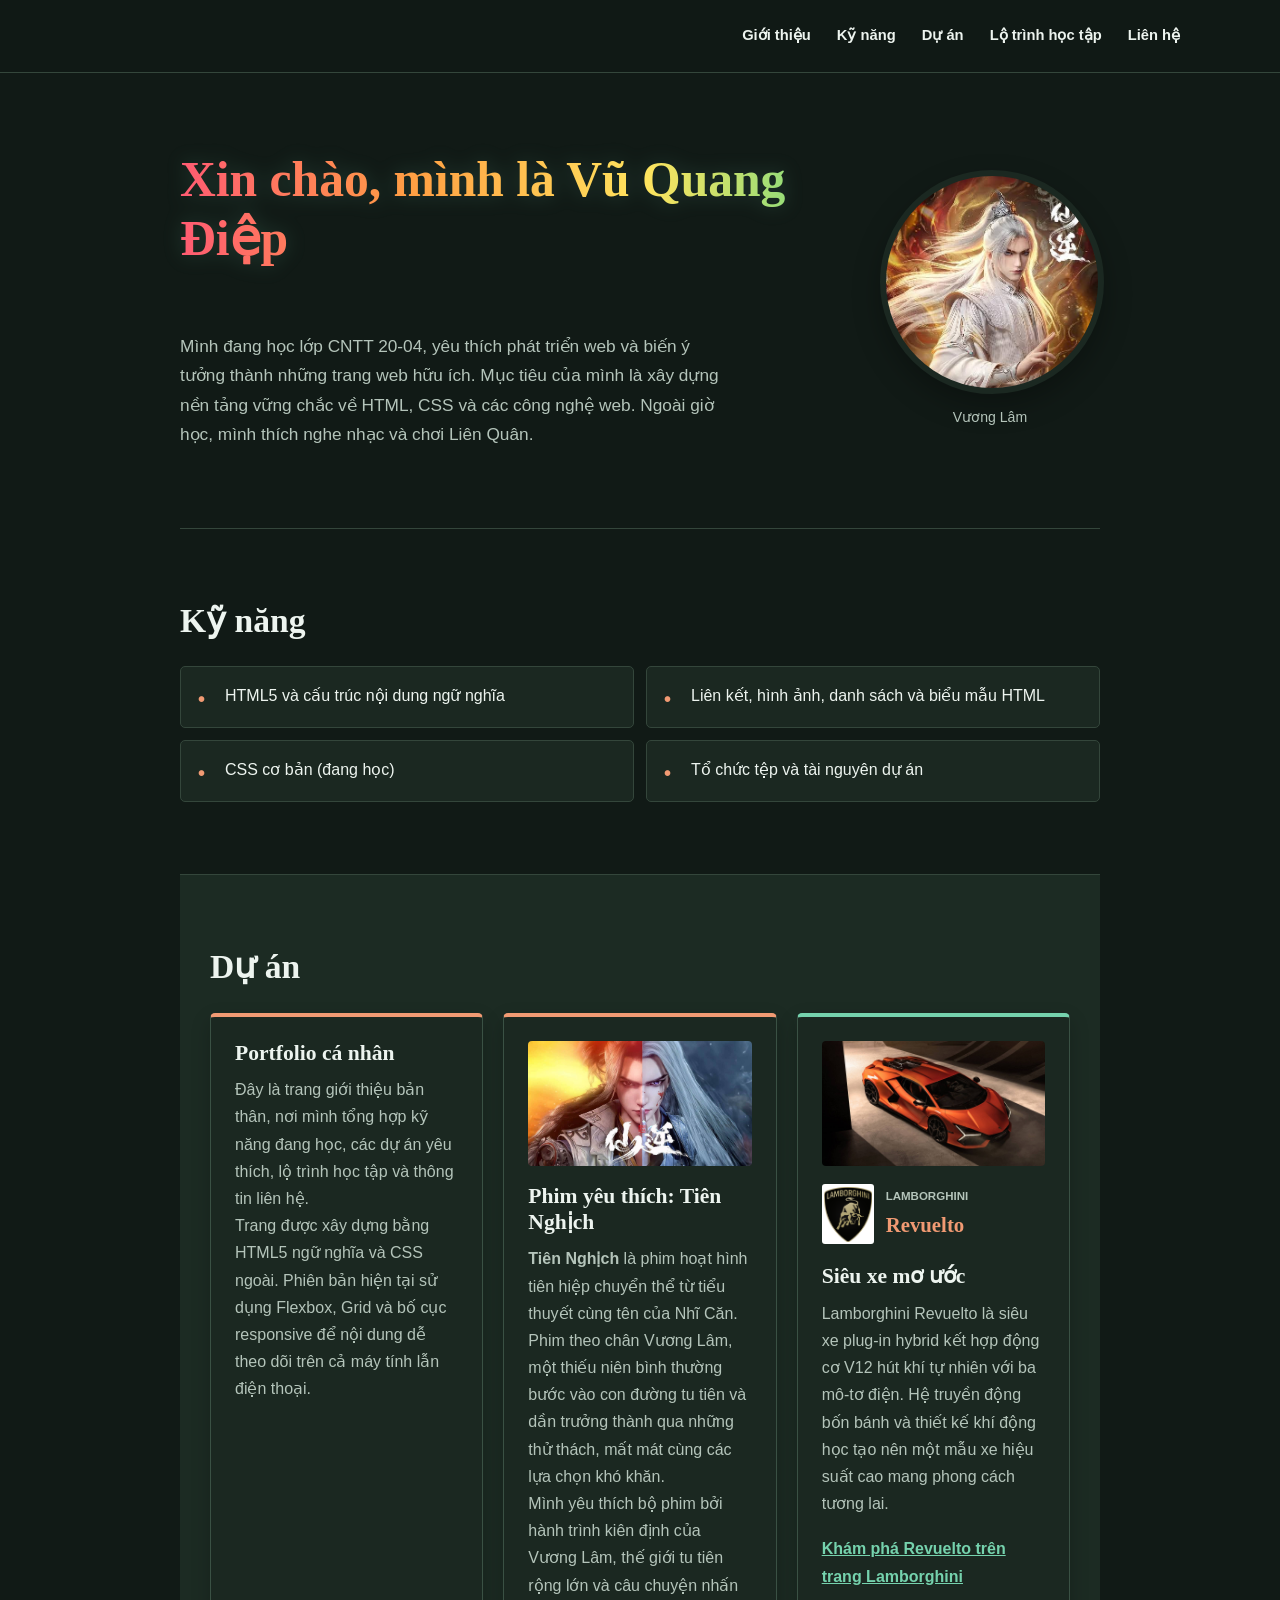
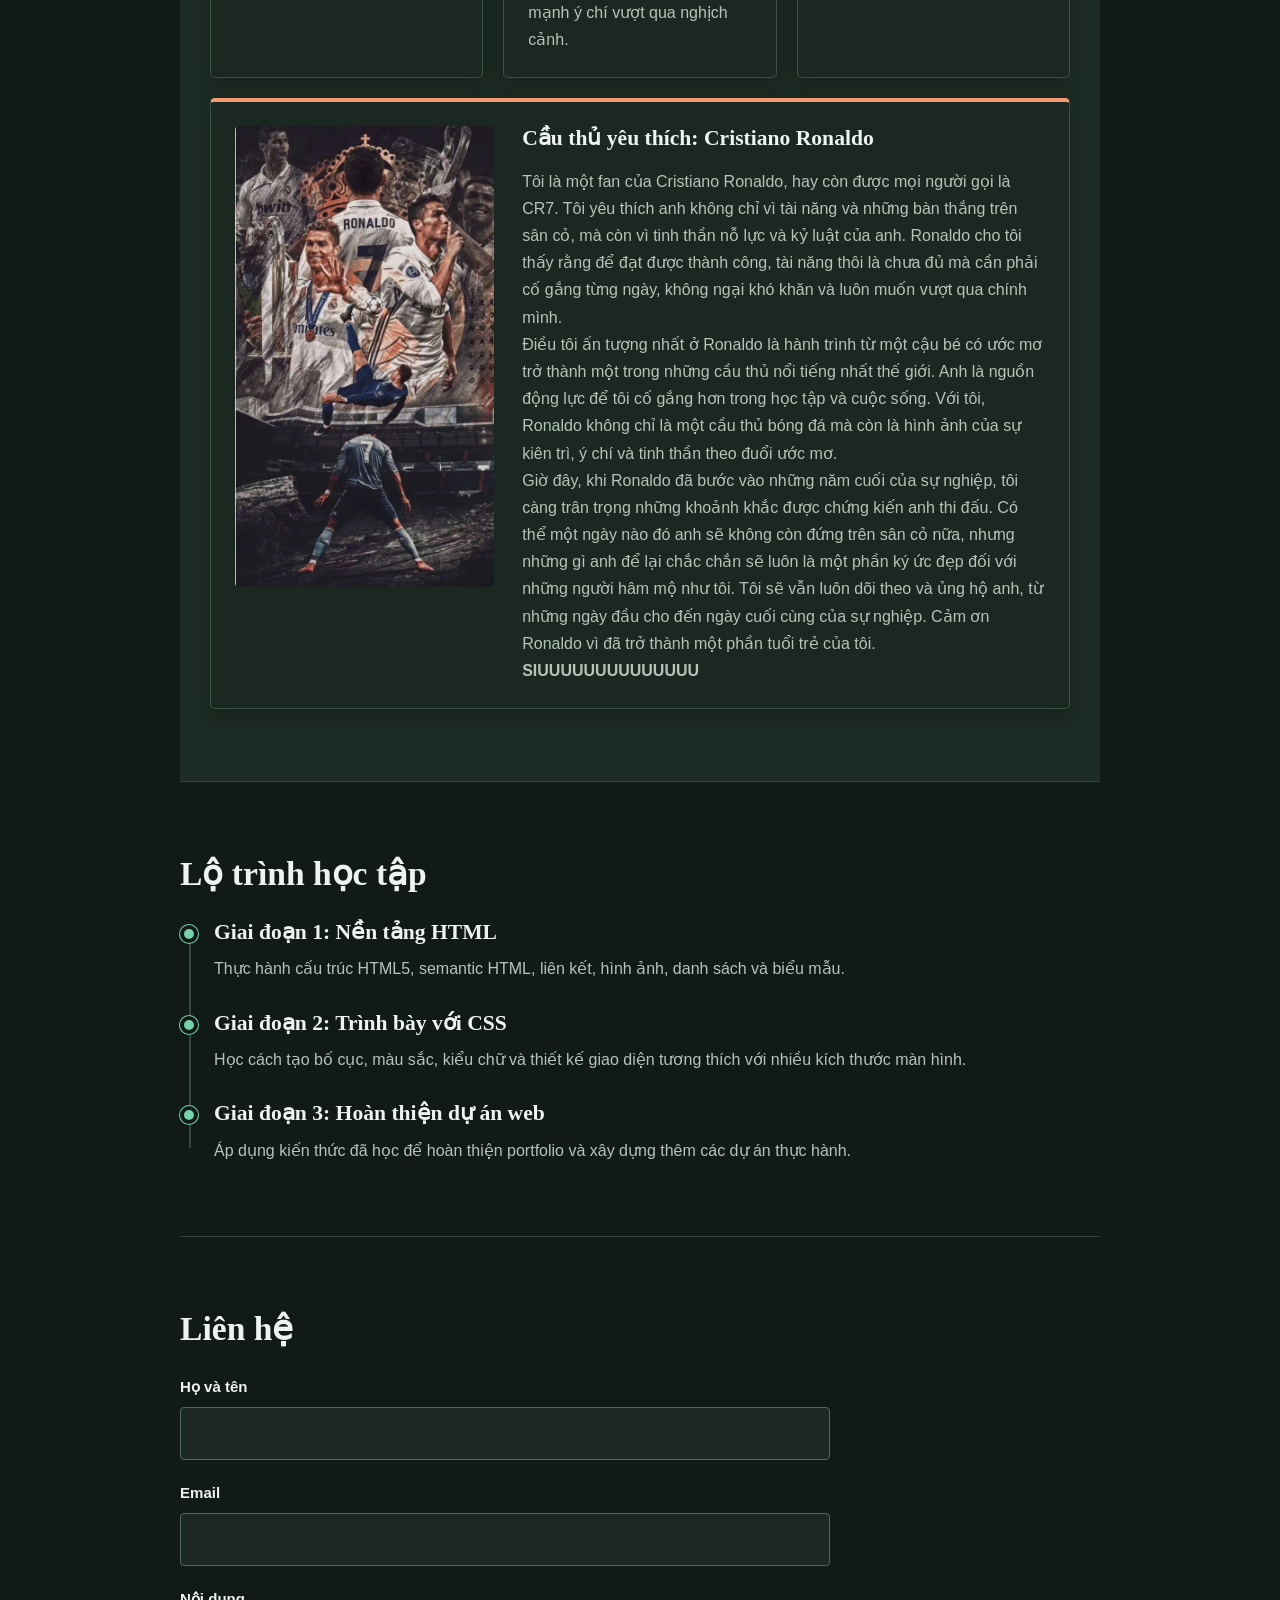
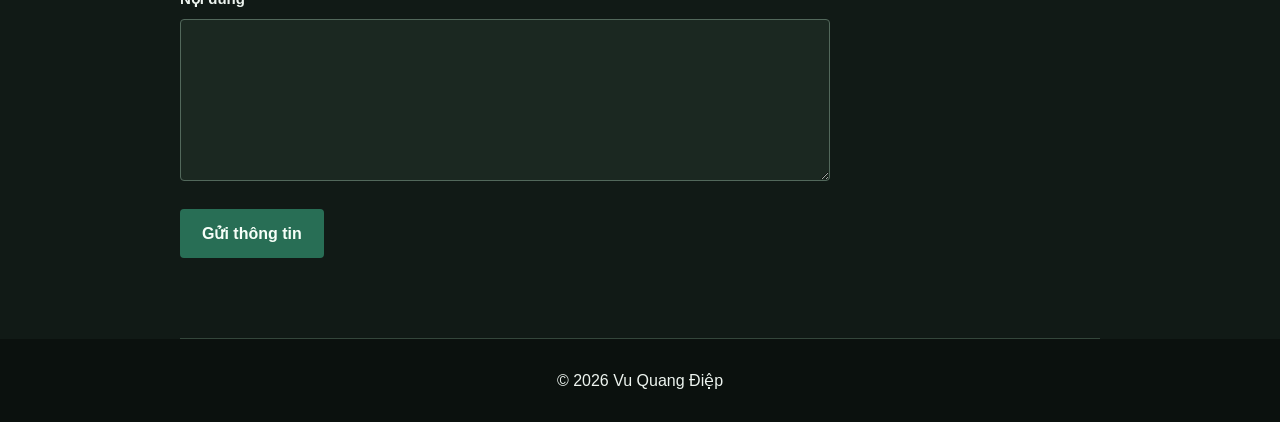
==== index.html @ 40b0c66b "first commit" ====
<!DOCTYPE html>
<html lang="vi">

<head>
	<meta charset="UTF-8">
	<meta name="viewport" content="width=device-width, initial-scale=1.0">
	<title>Vũ Quang Điệp | Portfolio cá nhân</title>
	<link rel="stylesheet" href="css/style.css?v=3">
	<style>
		@media (max-width: 680px) {
			.project-grid .ronaldo-project {
				grid-template-columns: minmax(0, 1fr) !important;
				gap: 22px !important;
			}

			.ronaldo-photo {
				width: min(100%, 280px);
				margin-inline: auto;
			}

			.ronaldo-copy h3 {
				font-size: 1.05rem;
			}
		}
	</style>
</head>

<body>
	<header>
		<nav aria-label="Điều hướng chính">
			<a href="#gioi-thieu">Giới thiệu</a>
			<a href="#ky-nang">Kỹ năng</a>
			<a href="#du-an">Dự án</a>
			<a href="#lo-trinh">Lộ trình học tập</a>
			<a href="#lien-he">Liên hệ</a>
		</nav>
	</header>

	<main>
		<section id="gioi-thieu">
			<h1>Xin chào, mình là Vũ Quang Điệp</h1>
			<p>Mình đang học lớp CNTT 20-04, yêu thích phát triển web và biến ý tưởng thành những trang web hữu ích. Mục
				tiêu của mình là xây dựng nền tảng vững chắc về HTML, CSS và các công nghệ web. Ngoài giờ học, mình
				thích nghe nhạc và chơi Liên Quân.</p>
			<figure>
				<img src="assets/vuonglam.png" alt="Vương Lâm trong phim hoạt hình Tiên Nghịch" width="200"
					height="200">
				<figcaption>Vương Lâm</figcaption>
			</figure>
		</section>

		<section id="ky-nang">
			<h2>Kỹ năng</h2>
			<ul>
				<li>HTML5 và cấu trúc nội dung ngữ nghĩa</li>
				<li>Liên kết, hình ảnh, danh sách và biểu mẫu HTML</li>
				<li>CSS cơ bản (đang học)</li>
				<li>Tổ chức tệp và tài nguyên dự án</li>
			</ul>
		</section>

		<section id="du-an">
			<h2>Dự án</h2>
			<div class="project-grid">
				<article class="card">
					<h3>Portfolio cá nhân</h3>
					<p>Đây là trang giới thiệu bản thân, nơi mình tổng hợp kỹ năng đang học, các dự án yêu thích, lộ
						trình học tập và thông tin liên hệ.</p>
					<p>Trang được xây dựng bằng HTML5 ngữ nghĩa và CSS ngoài. Phiên bản hiện tại sử dụng Flexbox, Grid
						và bố cục responsive để nội dung dễ theo dõi trên cả máy tính lẫn điện thoại.</p>
				</article>
				<article class="card">
					<img class="project-image" src="assets/Tiên Nghịch.png" alt="Poster phim hoạt hình Tiên Nghịch"
						loading="lazy">
					<h3>Phim yêu thích: Tiên Nghịch</h3>
					<p><strong>Tiên Nghịch</strong> là phim hoạt hình tiên hiệp chuyển thể từ tiểu thuyết cùng tên của
						Nhĩ Căn. Phim theo chân Vương Lâm, một thiếu niên bình thường bước vào con đường tu tiên và dần
						trưởng thành qua những thử thách, mất mát cùng các lựa chọn khó khăn.</p>
					<p>Mình yêu thích bộ phim bởi hành trình kiên định của Vương Lâm, thế giới tu tiên rộng lớn và câu
						chuyện nhấn mạnh ý chí vượt qua nghịch cảnh.</p>
				</article>
				<article class="card car-project">
					<img class="project-image" src="assets/revuelto.jpg" alt="Ảnh siêu xe Lamborghini Revuelto"
						loading="lazy">
					<div class="revuelto-wordmark" aria-label="Lamborghini Revuelto">
						<img class="revuelto-logo" src="assets/Lamboghini-New-Logo-Vector.png" alt="Logo Lamborghini">
						<span>
							<span class="brand-name">Lamborghini</span>
							<span class="model-name">Revuelto</span>
						</span>
					</div>
					<h3>Siêu xe mơ ước</h3>
					<p>Lamborghini Revuelto là siêu xe plug-in hybrid kết hợp động cơ V12 hút khí tự nhiên với ba mô-tơ
						điện. Hệ truyền động bốn bánh và thiết kế khí động học tạo nên một mẫu xe hiệu suất cao mang
						phong cách tương lai.</p>
					<a class="car-info" href="https://www.lamborghini.com/en-en/models/revuelto" target="_blank"
						rel="noopener noreferrer">Khám phá Revuelto trên trang Lamborghini</a>
				</article>
				<article class="card ronaldo-project"
					style="grid-template-columns:clamp(72px, 32%, 260px) minmax(0, 1fr);gap:clamp(8px, 2.5vw, 28px)">
					<img class="ronaldo-photo" src="assets/Anh 7.jpg"
						alt="Poster Cristiano Ronaldo trong các khoảnh khắc thi đấu" loading="lazy">
					<div class="ronaldo-copy">
						<h3>Cầu thủ yêu thích: Cristiano Ronaldo</h3>
						<p>Tôi là một fan của Cristiano Ronaldo, hay còn được mọi người gọi là CR7. Tôi yêu thích anh
							không chỉ vì tài năng và những bàn thắng trên sân cỏ, mà còn vì tinh thần nỗ lực và kỷ luật
							của anh. Ronaldo cho tôi thấy rằng để đạt được thành công, tài năng thôi là chưa đủ mà cần
							phải cố gắng từng ngày, không ngại khó khăn và luôn muốn vượt qua chính mình.</p>
						<p>Điều tôi ấn tượng nhất ở Ronaldo là hành trình từ một cậu bé có ước mơ trở thành một trong
							những cầu thủ nổi tiếng nhất thế giới. Anh là nguồn động lực để tôi cố gắng hơn trong học
							tập và cuộc sống. Với tôi, Ronaldo không chỉ là một cầu thủ bóng đá mà còn là hình ảnh của
							sự kiên trì, ý chí và tinh thần theo đuổi ước mơ.</p>
						<p>Giờ đây, khi Ronaldo đã bước vào những năm cuối của sự nghiệp, tôi càng trân trọng những
							khoảnh khắc được chứng kiến anh thi đấu. Có thể một ngày nào đó anh sẽ không còn đứng trên
							sân cỏ nữa, nhưng những gì anh để lại chắc chắn sẽ luôn là một phần ký ức đẹp đối với những
							người hâm mộ như tôi. Tôi sẽ vẫn luôn dõi theo và ủng hộ anh, từ những ngày đầu cho đến ngày
							cuối cùng của sự nghiệp. Cảm ơn Ronaldo vì đã trở thành một phần tuổi trẻ của tôi.</p>
						<p><strong>SIUUUUUUUUUUUUUU</strong></p>
					</div>
				</article>
			</div>
		</section>

		<section id="lo-trinh">
			<h2>Lộ trình học tập</h2>
			<ol>
				<li>
					<h3>Giai đoạn 1: Nền tảng HTML</h3>
					<p>Thực hành cấu trúc HTML5, semantic HTML, liên kết, hình ảnh, danh sách và biểu mẫu.</p>
				</li>
				<li>
					<h3>Giai đoạn 2: Trình bày với CSS</h3>
					<p>Học cách tạo bố cục, màu sắc, kiểu chữ và thiết kế giao diện tương thích với nhiều kích thước màn
						hình.</p>
				</li>
				<li>
					<h3>Giai đoạn 3: Hoàn thiện dự án web</h3>
					<p>Áp dụng kiến thức đã học để hoàn thiện portfolio và xây dựng thêm các dự án thực hành.</p>
				</li>
			</ol>
		</section>

		<section id="lien-he">
			<h2>Liên hệ</h2>
			<form action="#" method="get">
				<p>
					<label for="ho-ten">Họ và tên</label>
					<input type="text" id="ho-ten" name="ho-ten" autocomplete="name" required>
				</p>
				<p>
					<label for="email">Email</label>
					<input type="email" id="email" name="email" autocomplete="email" required>
				</p>
				<p>
					<label for="noi-dung">Nội dung</label>
					<textarea id="noi-dung" name="noi-dung" rows="5" required></textarea>
				</p>
				<button type="submit">Gửi thông tin</button>
			</form>
		</section>
	</main>

	<footer>
		<p>&copy; 2026 Vu Quang Điệp</p>
	</footer>
</body>

</html>
---- css/style.css ----
:root {
	color-scheme: dark;
	--ink: #edf4ef;
	--muted: #b4c4ba;
	--paper: #111a16;
	--surface: #1b2821;
	--line: #34463b;
	--green: #75d2ad;
	--green-dark: #286e55;
	--green-wash: #1c2b23;
	--clay: #f19a73;
	--shadow: 0 12px 28px rgb(0 0 0 / 28%);
}

*,
*::before,
*::after {
	box-sizing: border-box;
}

html {
	scroll-behavior: smooth;
}

body {
	margin: 0;
	background-color: var(--paper);
	background-image: radial-gradient(#26372e 0.7px, transparent 0.7px);
	background-size: 18px 18px;
	color: var(--ink);
	font-family: "Trebuchet MS", Verdana, sans-serif;
	font-size: 16px;
	line-height: 1.7;
}

header {
	position: sticky;
	top: 0;
	z-index: 5;
	border-bottom: 1px solid var(--line);
	background: rgb(17 26 22 / 95%);
	backdrop-filter: blur(12px);
}

nav {
	width: min(1080px, calc(100% - 48px));
	min-height: 72px;
	margin: 0 auto;
	display: flex;
	align-items: center;
	justify-content: flex-end;
	flex-wrap: wrap;
	gap: 6px 26px;
	padding: 10px 0;
}

nav a {
	padding: 7px 0;
	color: var(--ink);
	font-size: 0.92rem;
	font-weight: 700;
	text-decoration: none;
	transition: color 160ms ease;
}

nav a:hover {
	color: var(--clay);
}

nav a:focus-visible,
button:focus-visible,
input:focus-visible,
textarea:focus-visible,
.car-info:focus-visible {
	outline: 3px solid var(--clay);
	outline-offset: 3px;
}

main {
	width: min(920px, calc(100% - 48px));
	margin: 0 auto;
}

main > section {
	padding: 72px 0;
	border-bottom: 1px solid var(--line);
	scroll-margin-top: 88px;
}

h1,
h2,
h3 {
	margin-top: 0;
	color: var(--ink);
	font-family: Georgia, "Times New Roman", serif;
	font-weight: 600;
	line-height: 1.18;
}

h1 {
	max-width: 640px;
	margin-bottom: 20px;
	font-size: 3.1rem;
}

h2 {
	margin-bottom: 26px;
	font-size: 2.1rem;
}

h3 {
	margin-bottom: 10px;
	font-size: 1.35rem;
}

p {
	margin: 0 0 16px;
}

#gioi-thieu {
	min-height: 440px;
	display: grid;
	grid-template-columns: minmax(0, 1fr) 220px;
	align-items: center;
	gap: 48px;
	padding-top: 78px;
	padding-bottom: 78px;
}

#gioi-thieu h1 {
	grid-column: 1;
	grid-row: 1;
	max-width: 100%;
	margin-bottom: 16px;
	color: var(--green);
	background-image: linear-gradient(90deg, #ff5b72, #ff9f43, #ffe45e, #55d889, #49c8ed, #7885ff, #d175f5, #ff5b72);
	background-size: 250% 100%;
	background-clip: text;
	-webkit-background-clip: text;
	-webkit-text-fill-color: transparent;
	filter: drop-shadow(0 0 10px rgb(117 210 173 / 20%));
	animation: rainbow-glint 5s linear infinite;
}

#gioi-thieu p {
	grid-column: 1;
	grid-row: 2;
	max-width: 58ch;
	margin-bottom: 0;
	color: var(--muted);
	font-size: 1.08rem;
}

#gioi-thieu figure {
	grid-column: 2;
	grid-row: 1 / span 2;
}

figure {
	margin: 0;
	text-align: center;
}

figure img {
	display: block;
	width: 224px;
	height: 224px;
	margin: 0 auto 12px;
	border: 6px solid var(--surface);
	border-radius: 50%;
	background: var(--green-wash);
	box-shadow: var(--shadow);
	object-fit: cover;
	object-position: 65% 30%;
}

figcaption {
	color: var(--muted);
	font-size: 0.88rem;
}

#ky-nang ul {
	margin: 0;
	padding: 0;
	display: grid;
	grid-template-columns: repeat(2, minmax(0, 1fr));
	gap: 12px;
	list-style: none;
}

#ky-nang li {
	position: relative;
	min-height: 62px;
	padding: 15px 16px 15px 44px;
	border: 1px solid var(--line);
	border-radius: 5px;
	background: var(--surface);
}

#ky-nang li::before {
	position: absolute;
	left: 17px;
	color: var(--clay);
	content: "•";
	font-size: 1.25rem;
	font-weight: 700;
}

#du-an {
	padding-right: 30px;
	padding-left: 30px;
	background: var(--green-wash);
}

.project-grid {
	display: grid;
	grid-template-columns: repeat(auto-fit, minmax(min(100%, 16rem), 1fr));
	gap: 20px;
}

.project-grid .card {
	min-width: 0;
	display: flex;
	flex-direction: column;
	align-items: flex-start;
	padding: 24px;
	border: 1px solid #3a5144;
	border-top: 4px solid var(--clay);
	border-radius: 5px;
	background: var(--surface);
	box-shadow: 0 8px 20px rgb(0 0 0 / 20%);
	overflow-wrap: anywhere;
}

.project-grid .car-project {
	border-top-color: var(--green);
}
.project-grid .ronaldo-project {
	grid-column: 1 / -1;
	display: grid;
	grid-template-columns: minmax(220px, 0.75fr) minmax(0, 1.25fr);
	align-items: start;
	gap: 28px;
}

.revuelto-wordmark {
	display: flex;
	align-items: center;
	gap: 12px;
	margin-bottom: 20px;
}

.ronaldo-photo {
	display: block;
	width: 100%;
	max-height: 520px;
	margin: 0;
	border-radius: 4px;
	object-fit: contain;
}

.ronaldo-copy {
	min-width: 0;
}

.ronaldo-copy h3 {
	margin-bottom: 16px;
}

.ronaldo-copy p:last-child {
	margin-bottom: 0;
}

.project-image {
	display: block;
	width: 100%;
	aspect-ratio: 16 / 9;
	margin-bottom: 18px;
	border-radius: 4px;
	background: var(--green-wash);
	object-fit: cover;
}

.revuelto-logo {
	width: 52px;
	height: 60px;
	padding: 2px;
	border-radius: 3px;
	background: #ffffff;
	object-fit: contain;
}

.brand-name,
.model-name {
	display: block;
}

.brand-name {
	color: var(--muted);
	font-size: 0.72rem;
	font-weight: 700;
	text-transform: uppercase;
}

.model-name {
	color: var(--clay);
	font-family: Georgia, "Times New Roman", serif;
	font-size: 1.3rem;
	font-weight: 700;
}

.car-info {
	display: inline-block;
	margin-top: 18px;
	color: var(--green);
	font-weight: 700;
}

.car-info:hover {
	color: var(--clay);
}

#du-an .card p,
#lo-trinh li p {
	margin-bottom: 0;
	color: var(--muted);
}

#lo-trinh ol {
	position: relative;
	margin: 0;
	padding: 0 0 0 34px;
	list-style: none;
}

#lo-trinh ol::before {
	position: absolute;
	top: 10px;
	bottom: 16px;
	left: 9px;
	width: 2px;
	background: var(--line);
	content: "";
}

#lo-trinh li {
	position: relative;
	padding: 0 0 28px;
}

#lo-trinh li:last-child {
	padding-bottom: 0;
}

#lo-trinh li::before {
	position: absolute;
	top: 5px;
	left: -34px;
	width: 18px;
	height: 18px;
	border: 4px solid var(--paper);
	border-radius: 50%;
	background: var(--green);
	box-shadow: 0 0 0 1px var(--green);
	content: "";
}

#lien-he {
	padding-bottom: 80px;
}

form {
	max-width: 650px;
}

form p {
	margin-bottom: 20px;
}

label {
	display: block;
	margin-bottom: 7px;
	font-size: 0.94rem;
	font-weight: 700;
}

input,
textarea {
	width: 100%;
	min-width: 0;
	padding: 12px 14px;
	border: 1px solid #52685b;
	border-radius: 4px;
	background: var(--surface);
	color: var(--ink);
	font: inherit;
}

input:focus,
textarea:focus {
	border-color: var(--green);
	outline: 3px solid rgb(117 210 173 / 24%);
}

textarea {
	min-height: 140px;
	resize: vertical;
}

button {
	min-height: 48px;
	padding: 11px 22px;
	border: 0;
	border-radius: 4px;
	background: var(--green-dark);
	color: #f7fff9;
	font: inherit;
	font-weight: 700;
	cursor: pointer;
	transition: background 160ms ease, transform 160ms ease;
}

button:hover {
	transform: translateY(-2px);
	background: #347f64;
}

@keyframes rainbow-glint {
	from {
		background-position: 0% center;
	}

	to {
		background-position: 100% center;
	}
}

footer {
	padding: 28px 24px;
	background: #0b110e;
	color: #edf4ef;
	text-align: center;
}

footer p {
	margin: 0;
}

@media (max-width: 680px) {
	nav {
		width: calc(100% - 32px);
		min-height: 64px;
		justify-content: center;
		gap: 4px 18px;
	}

	nav a {
		font-size: 0.85rem;
	}

	main {
		width: calc(100% - 40px);
	}

	main > section {
		padding-top: 54px;
		padding-bottom: 54px;
	}

	#gioi-thieu {
		min-height: 0;
		grid-template-columns: 1fr;
		gap: 18px;
		padding-top: 48px;
	}

	#gioi-thieu figure {
		grid-column: 1;
		grid-row: 1;
		justify-self: start;
	}

	#gioi-thieu h1 {
		grid-row: 2;
	}

	#gioi-thieu p {
		grid-row: 3;
	}

	figure img {
		width: 172px;
		height: 172px;
		margin-left: 0;
	}

	h1 {
		font-size: 2rem;
	}

	h2 {
		font-size: 1.85rem;
	}

	#ky-nang ul {
		grid-template-columns: 1fr;
	}

	#du-an {
		padding-right: 20px;
		padding-left: 20px;
	}
}

@media (max-width: 380px) {
	nav {
		gap: 2px 10px;
	}

	nav a {
		font-size: 0.76rem;
	}

	h1 {
		font-size: 1.85rem;
	}
}

@media (prefers-reduced-motion: reduce) {
	html {
		scroll-behavior: auto;
	}

	*,
	*::before,
	*::after {
		animation-duration: 0.01ms !important;
		transition-duration: 0.01ms !important;
	}
}
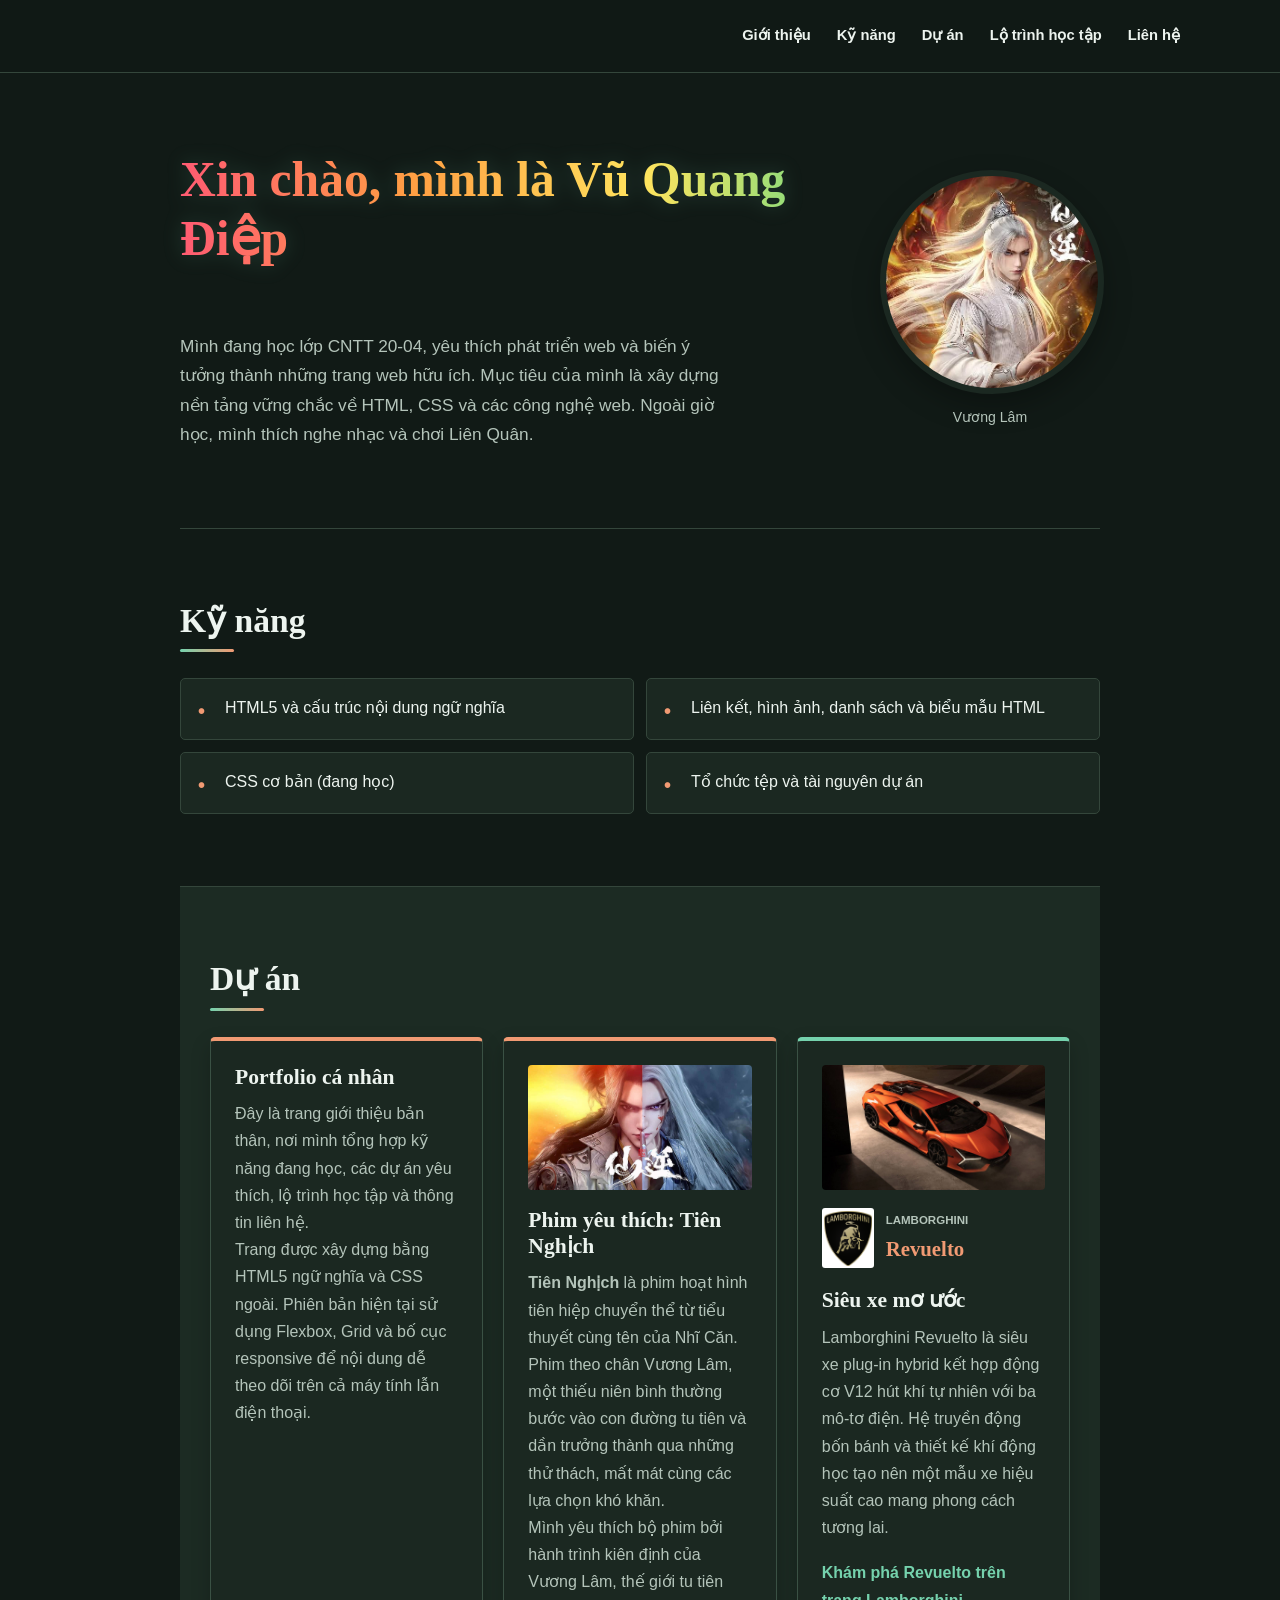
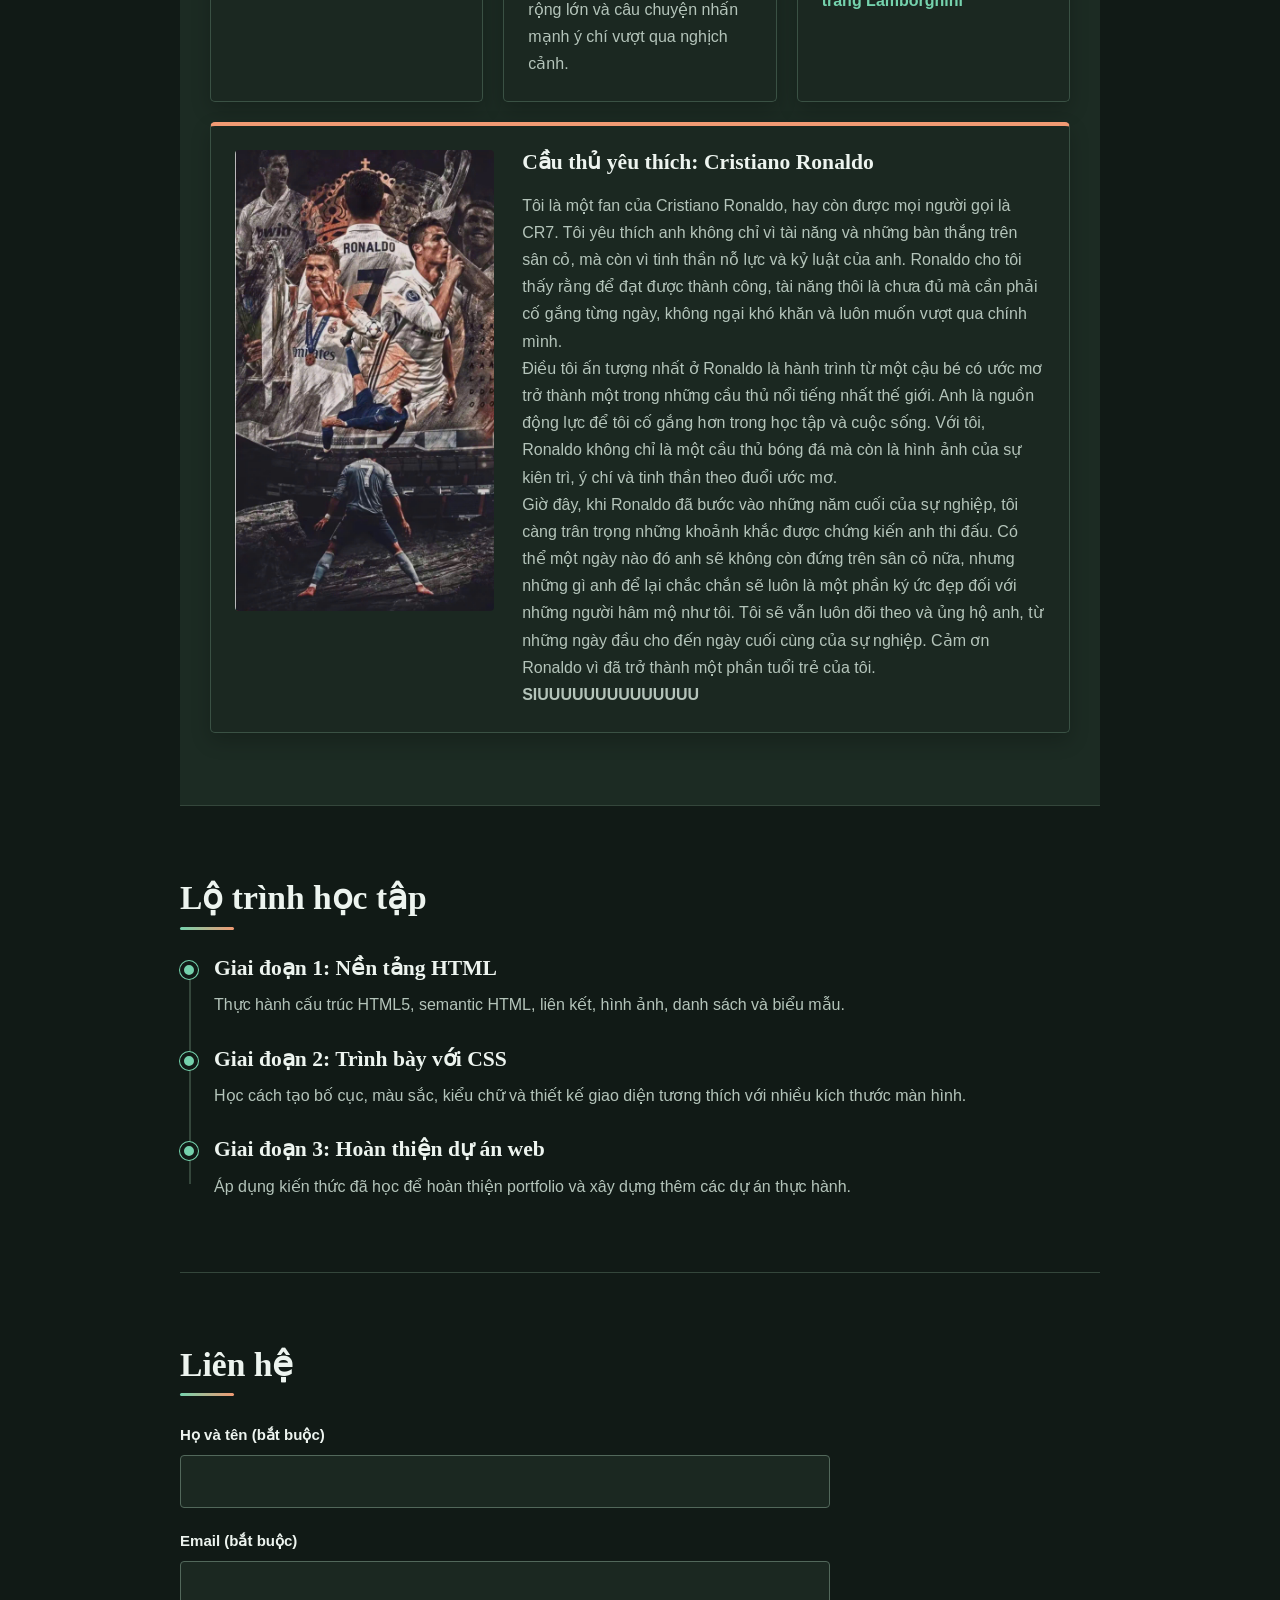
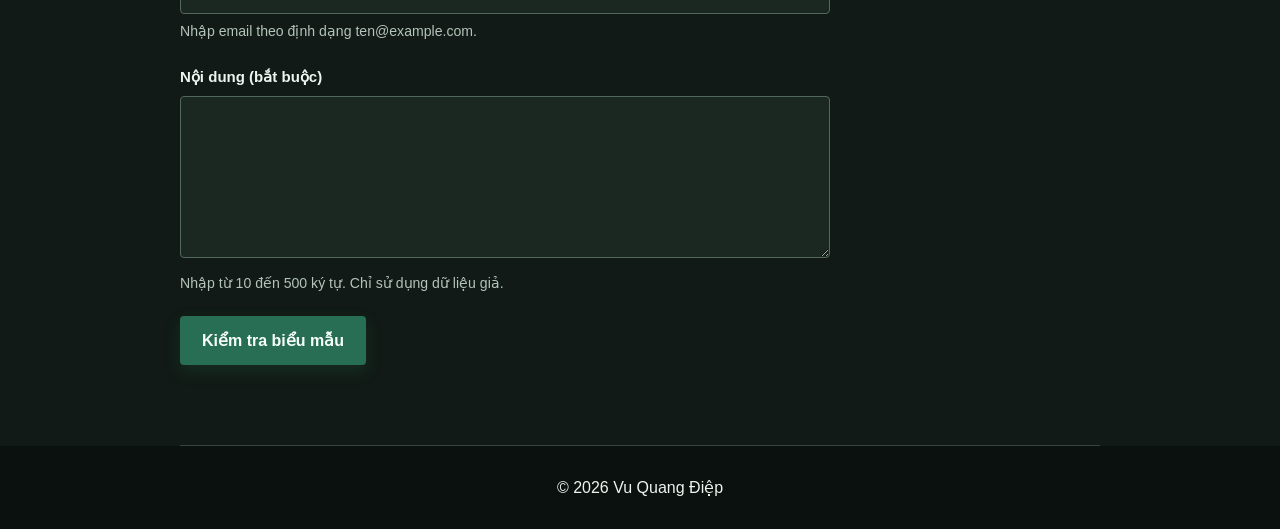
==== commit a9497bdb: "Update portfolio and contact form Co-authored-by: Copilot <223556219+Copilot@users.noreply.github.co" ====
--- a/index.html
+++ b/index.html
@@ -142,20 +142,24 @@
 
 		<section id="lien-he">
 			<h2>Liên hệ</h2>
-			<form action="#" method="get">
+			<form action="ket-qua.html" method="get">
 				<p>
-					<label for="ho-ten">Họ và tên</label>
-					<input type="text" id="ho-ten" name="ho-ten" autocomplete="name" required>
+					<label for="ho-ten">Họ và tên (bắt buộc)</label>
+					<input type="text" id="ho-ten" name="ho-ten" autocomplete="name" required minlength="2">
 				</p>
 				<p>
-					<label for="email">Email</label>
-					<input type="email" id="email" name="email" autocomplete="email" required>
+					<label for="email">Email (bắt buộc)</label>
+					<input type="email" id="email" name="email" autocomplete="email" required
+						aria-describedby="email-help">
+					<small class="form-help" id="email-help">Nhập email theo định dạng ten@example.com.</small>
 				</p>
 				<p>
-					<label for="noi-dung">Nội dung</label>
-					<textarea id="noi-dung" name="noi-dung" rows="5" required></textarea>
+					<label for="noi-dung">Nội dung (bắt buộc)</label>
+					<textarea id="noi-dung" name="noi-dung" rows="5" required minlength="10" maxlength="500"
+						aria-describedby="message-help"></textarea>
+					<small class="form-help" id="message-help">Nhập từ 10 đến 500 ký tự. Chỉ sử dụng dữ liệu giả.</small>
 				</p>
-				<button type="submit">Gửi thông tin</button>
+				<button type="submit">Kiểm tra biểu mẫu</button>
 			</form>
 		</section>
 	</main>
--- a/css/style.css
+++ b/css/style.css
@@ -55,6 +55,7 @@
 }
 
 nav a {
+	position: relative;
 	padding: 7px 0;
 	color: var(--ink);
 	font-size: 0.92rem;
@@ -63,8 +64,27 @@
 	transition: color 160ms ease;
 }
 
+nav a::after {
+	position: absolute;
+	right: 0;
+	bottom: 1px;
+	left: 0;
+	height: 2px;
+	transform: scaleX(0);
+	transform-origin: right;
+	background: var(--clay);
+	content: "";
+	transition: transform 180ms ease;
+}
+
 nav a:hover {
 	color: var(--clay);
+}
+
+nav a:hover::after,
+nav a:focus-visible::after {
+	transform: scaleX(1);
+	transform-origin: left;
 }
 
 nav a:focus-visible,
@@ -104,8 +124,28 @@
 }
 
 h2 {
+	position: relative;
+	width: fit-content;
 	margin-bottom: 26px;
+	padding-bottom: 12px;
 	font-size: 2.1rem;
+}
+
+h2::after {
+	position: absolute;
+	bottom: 0;
+	left: 0;
+	width: 54px;
+	height: 3px;
+	border-radius: 2px;
+	background: linear-gradient(90deg, var(--green), var(--clay));
+	content: "";
+	transition: width 200ms ease;
+}
+
+section:focus-within h2::after,
+section:hover h2::after {
+	width: 84px;
 }
 
 h3 {
@@ -172,6 +212,13 @@
 	box-shadow: var(--shadow);
 	object-fit: cover;
 	object-position: 65% 30%;
+	transition: transform 220ms ease, border-color 220ms ease, box-shadow 220ms ease;
+}
+
+figure img:hover {
+	transform: rotate(-3deg) scale(1.04);
+	border-color: var(--green);
+	box-shadow: 0 16px 36px rgb(0 0 0 / 38%), 0 0 0 5px rgb(117 210 173 / 12%);
 }
 
 figcaption {
@@ -195,6 +242,13 @@
 	border: 1px solid var(--line);
 	border-radius: 5px;
 	background: var(--surface);
+	transition: transform 180ms ease, border-color 180ms ease, box-shadow 180ms ease;
+}
+
+#ky-nang li:hover {
+	transform: translateY(-3px);
+	border-color: var(--green);
+	box-shadow: 0 8px 20px rgb(0 0 0 / 20%);
 }
 
 #ky-nang li::before {
@@ -230,6 +284,13 @@
 	background: var(--surface);
 	box-shadow: 0 8px 20px rgb(0 0 0 / 20%);
 	overflow-wrap: anywhere;
+	transition: transform 200ms ease, border-color 200ms ease, box-shadow 200ms ease;
+}
+
+.project-grid .card:hover {
+	transform: translateY(-5px);
+	border-color: var(--green);
+	box-shadow: 0 16px 32px rgb(0 0 0 / 30%);
 }
 
 .project-grid .car-project {
@@ -279,6 +340,11 @@
 	border-radius: 4px;
 	background: var(--green-wash);
 	object-fit: cover;
+	transition: filter 200ms ease;
+}
+
+.project-grid .card:hover .project-image {
+	filter: saturate(1.12) contrast(1.04);
 }
 
 .revuelto-logo {
@@ -314,10 +380,14 @@
 	margin-top: 18px;
 	color: var(--green);
 	font-weight: 700;
+	text-decoration-color: transparent;
+	text-underline-offset: 4px;
+	transition: color 160ms ease, text-decoration-color 160ms ease;
 }
 
 .car-info:hover {
 	color: var(--clay);
+	text-decoration-color: currentColor;
 }
 
 #du-an .card p,
@@ -346,6 +416,11 @@
 #lo-trinh li {
 	position: relative;
 	padding: 0 0 28px;
+	transition: transform 180ms ease;
+}
+
+#lo-trinh li:hover {
+	transform: translateX(5px);
 }
 
 #lo-trinh li:last-child {
@@ -363,6 +438,13 @@
 	background: var(--green);
 	box-shadow: 0 0 0 1px var(--green);
 	content: "";
+	transition: transform 180ms ease, background-color 180ms ease, box-shadow 180ms ease;
+}
+
+#lo-trinh li:hover::before {
+	transform: scale(1.2);
+	background: var(--clay);
+	box-shadow: 0 0 0 1px var(--clay), 0 0 14px rgb(241 154 115 / 45%);
 }
 
 #lien-he {
@@ -394,12 +476,25 @@
 	background: var(--surface);
 	color: var(--ink);
 	font: inherit;
+	transition: border-color 160ms ease, box-shadow 160ms ease;
 }
 
 input:focus,
 textarea:focus {
 	border-color: var(--green);
 	outline: 3px solid rgb(117 210 173 / 24%);
+}
+
+small {
+	display: block;
+	margin-top: 6px;
+	color: var(--muted);
+	font-size: 0.85rem;
+}
+
+.form-help {
+	margin-top: 0.35rem;
+	font-size: 0.88rem;
 }
 
 textarea {
@@ -417,12 +512,45 @@
 	font: inherit;
 	font-weight: 700;
 	cursor: pointer;
-	transition: background 160ms ease, transform 160ms ease;
+	box-shadow: 0 6px 16px rgb(40 110 85 / 24%);
+	transition: background 160ms ease, transform 160ms ease, box-shadow 160ms ease;
 }
 
 button:hover {
 	transform: translateY(-2px);
 	background: #347f64;
+	box-shadow: 0 10px 22px rgb(40 110 85 / 38%);
+}
+
+button:active {
+	transform: translateY(1px);
+	background: var(--green-dark);
+}
+
+.result-panel {
+	max-width: 650px;
+	margin: 72px auto;
+	padding: 32px;
+	border: 1px solid var(--line);
+	border-radius: 5px;
+	background: var(--surface);
+}
+
+.result-panel h1 {
+	font-family: "Trebuchet MS", Verdana, sans-serif;
+}
+
+.result-panel p {
+	color: var(--muted);
+}
+
+.result-panel a {
+	color: var(--green);
+	font-weight: 700;
+}
+
+.result-panel a:hover {
+	color: var(--clay);
 }
 
 @keyframes rainbow-glint {
@@ -502,6 +630,19 @@
 		font-size: 1.85rem;
 	}
 
+	.result-panel {
+		margin: 40px auto;
+		padding: 24px;
+	}
+
+	.result-panel h1 {
+		font-size: clamp(1.5rem, 7vw, 2rem);
+	}
+
+	.result-panel h1 span {
+		display: block;
+	}
+
 	#ky-nang ul {
 		grid-template-columns: 1fr;
 	}
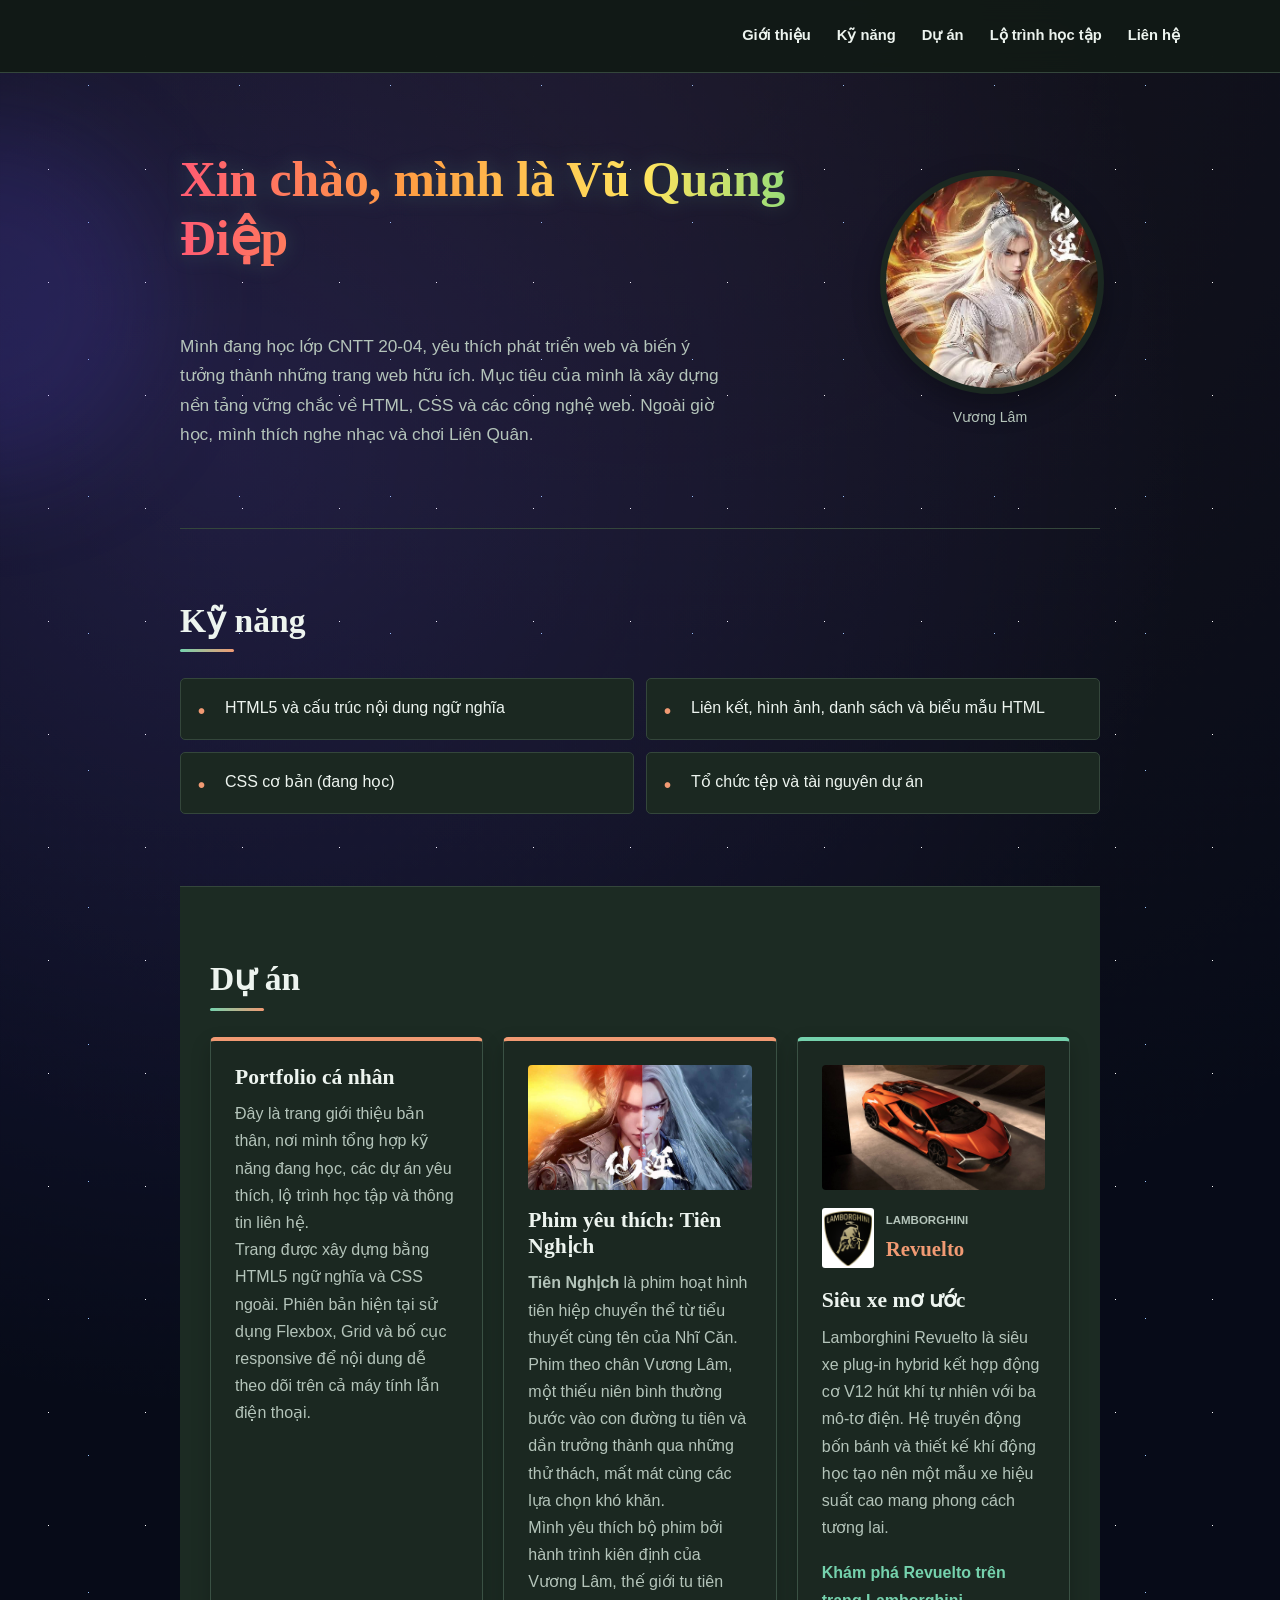
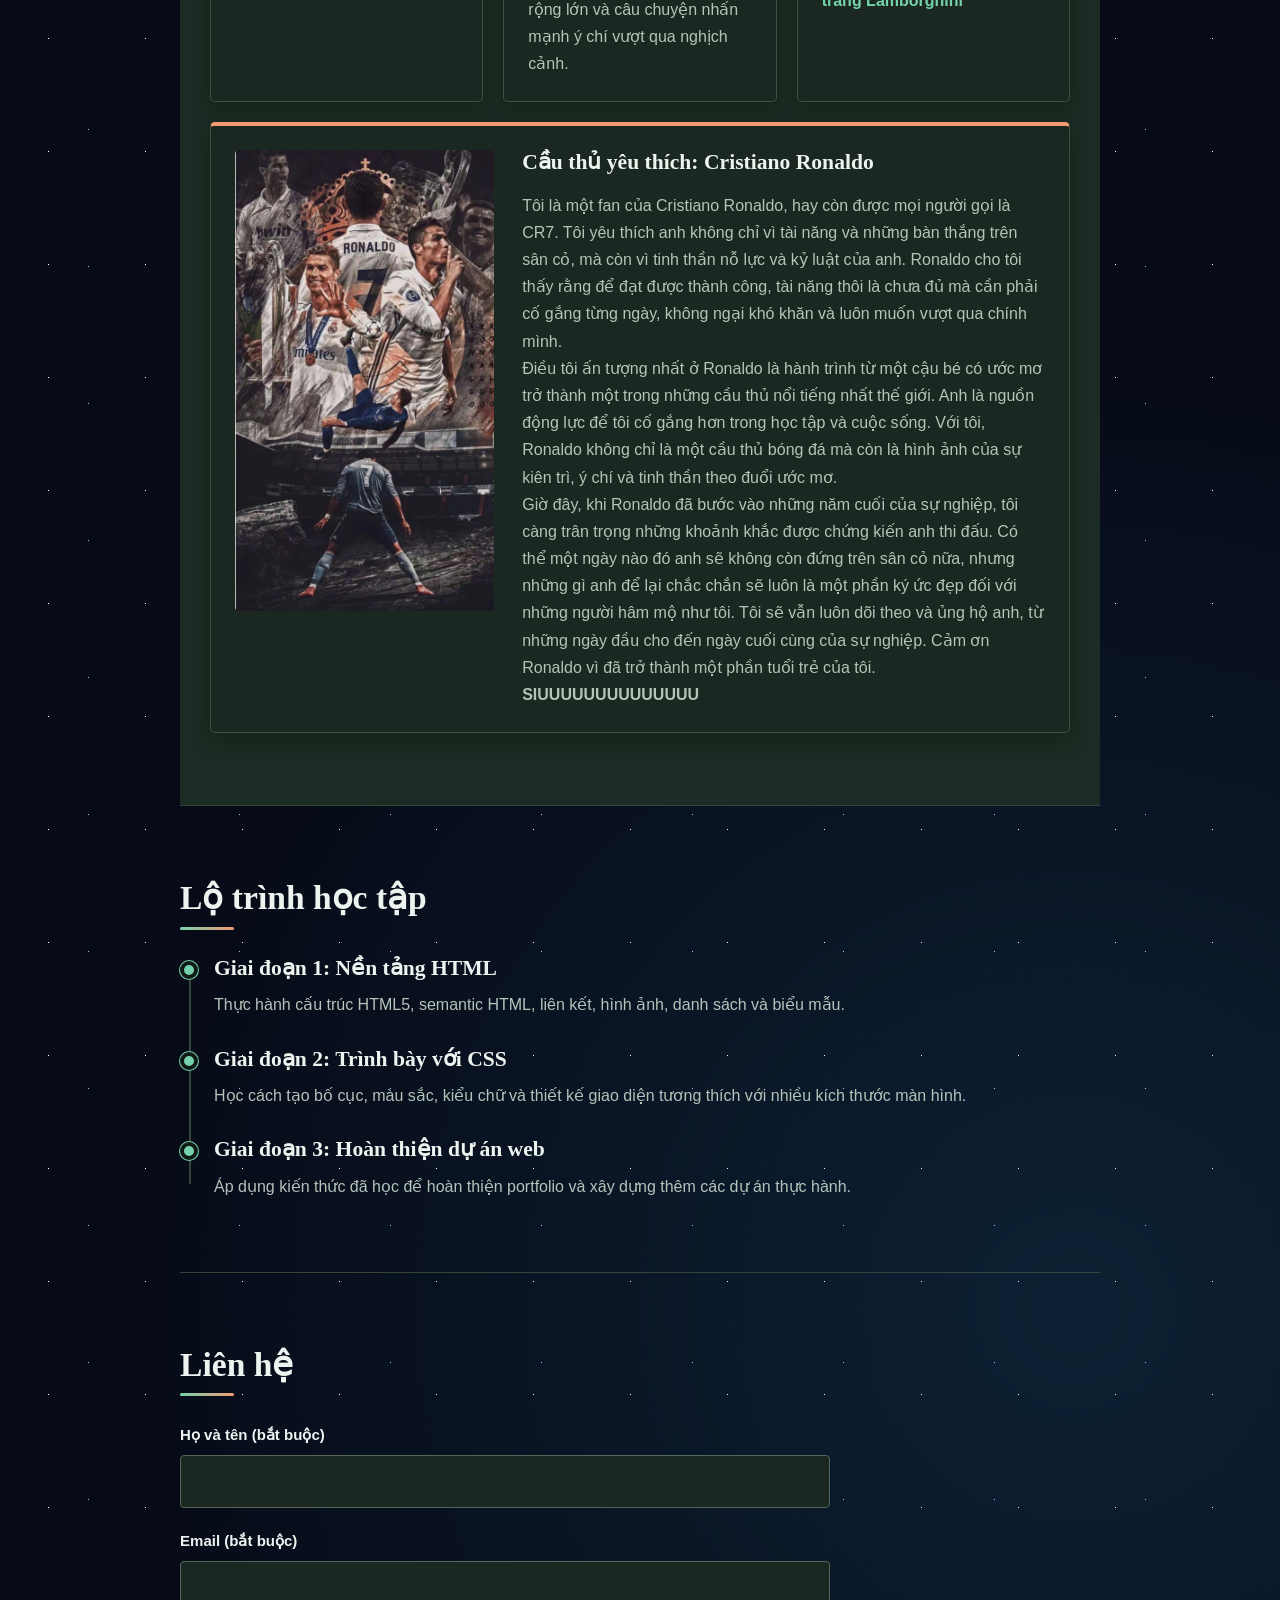
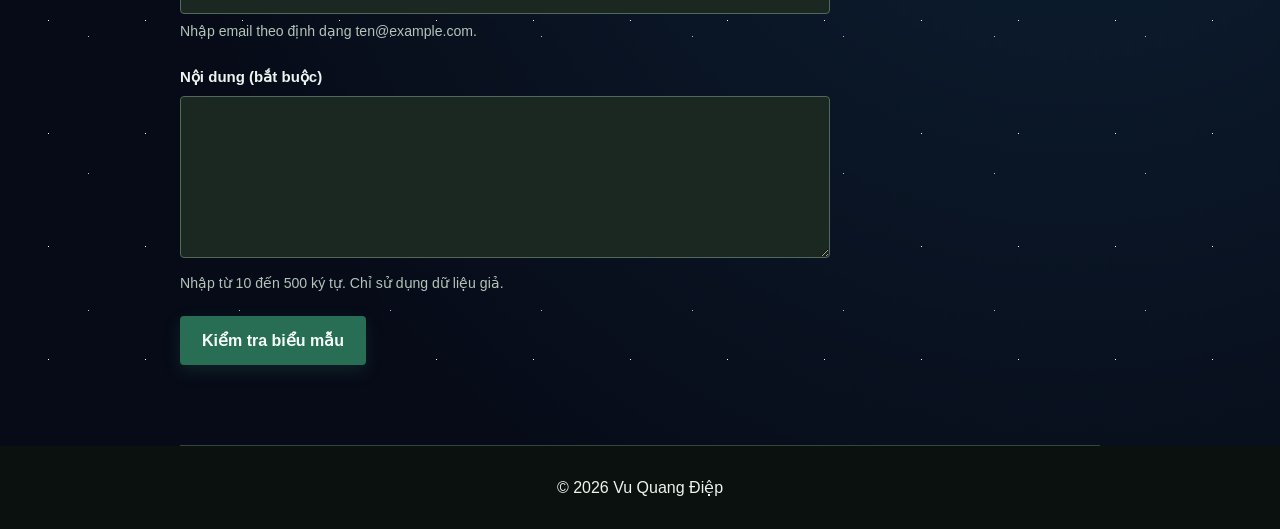
==== commit b8eaa193: "Refresh stylesheet cache for animation fix" ====
--- a/index.html
+++ b/index.html
@@ -5,7 +5,7 @@
 	<meta charset="UTF-8">
 	<meta name="viewport" content="width=device-width, initial-scale=1.0">
 	<title>Vũ Quang Điệp | Portfolio cá nhân</title>
-	<link rel="stylesheet" href="css/style.css?v=3">
+	<link rel="stylesheet" href="css/style.css?v=4">
 	<style>
 		@media (max-width: 680px) {
 			.project-grid .ronaldo-project {
@@ -169,4 +169,4 @@
 	</footer>
 </body>
 
-</html>+</html>
--- a/css/style.css
+++ b/css/style.css
@@ -23,14 +23,86 @@
 }
 
 body {
+	position: relative;
+	isolation: isolate;
 	margin: 0;
-	background-color: var(--paper);
-	background-image: radial-gradient(#26372e 0.7px, transparent 0.7px);
-	background-size: 18px 18px;
+	background-color: #070b18;
+	background-image:
+		radial-gradient(circle at 18% 12%, rgb(117 97 255 / 17%), transparent 28%),
+		radial-gradient(circle at 84% 78%, rgb(56 191 255 / 12%), transparent 30%),
+		radial-gradient(circle at 50% 0%, rgb(241 154 115 / 7%), transparent 34%),
+		radial-gradient(#ffffff 0.7px, transparent 0.8px),
+		radial-gradient(#9bc8ff 0.6px, transparent 0.8px);
+	background-position: center, center, center, 0 0, 13px 17px;
+	background-size: auto, auto, auto, 97px 113px, 151px 137px;
 	color: var(--ink);
 	font-family: "Trebuchet MS", Verdana, sans-serif;
 	font-size: 16px;
 	line-height: 1.7;
+}
+
+/* Các quầng sáng và sao băng tạo cảm giác thiên hà chuyển động. */
+body::before,
+body::after {
+	position: fixed;
+	z-index: 0;
+	content: "";
+	pointer-events: none;
+}
+
+body > * {
+	position: relative;
+	z-index: 1;
+}
+
+body::before {
+	top: 14%;
+	left: -12rem;
+	width: 22rem;
+	height: 22rem;
+	border-radius: 50%;
+	background: rgb(103 83 255 / 15%);
+	filter: blur(52px);
+	animation: nebula-drift 32s ease-in-out infinite alternate;
+}
+
+body::after {
+	top: 18%;
+	left: -18%;
+	width: 150px;
+	height: 2px;
+	border-radius: 999px;
+	background: linear-gradient(90deg, transparent, #ffffff, #8ed9ff, transparent);
+	box-shadow: 0 0 8px 2px rgb(142 217 255 / 75%);
+	transform: rotate(-27deg);
+	animation: shooting-star 9s ease-in-out infinite;
+}
+
+@keyframes nebula-drift {
+	from {
+		transform: translate3d(0, 0, 0) scale(1);
+	}
+	to {
+		transform: translate3d(24vw, 14vh, 0) scale(1.2);
+	}
+}
+
+@keyframes shooting-star {
+	from {
+		opacity: 0;
+		transform: translate3d(0, 0, 0) rotate(-27deg) scaleX(0.6);
+	}
+	12% {
+		opacity: 1;
+	}
+	30% {
+		opacity: 0;
+		transform: translate3d(120vw, 52vh, 0) rotate(-27deg) scaleX(1.1);
+	}
+	to {
+		opacity: 0;
+		transform: translate3d(120vw, 52vh, 0) rotate(-27deg) scaleX(1.1);
+	}
 }
 
 header {
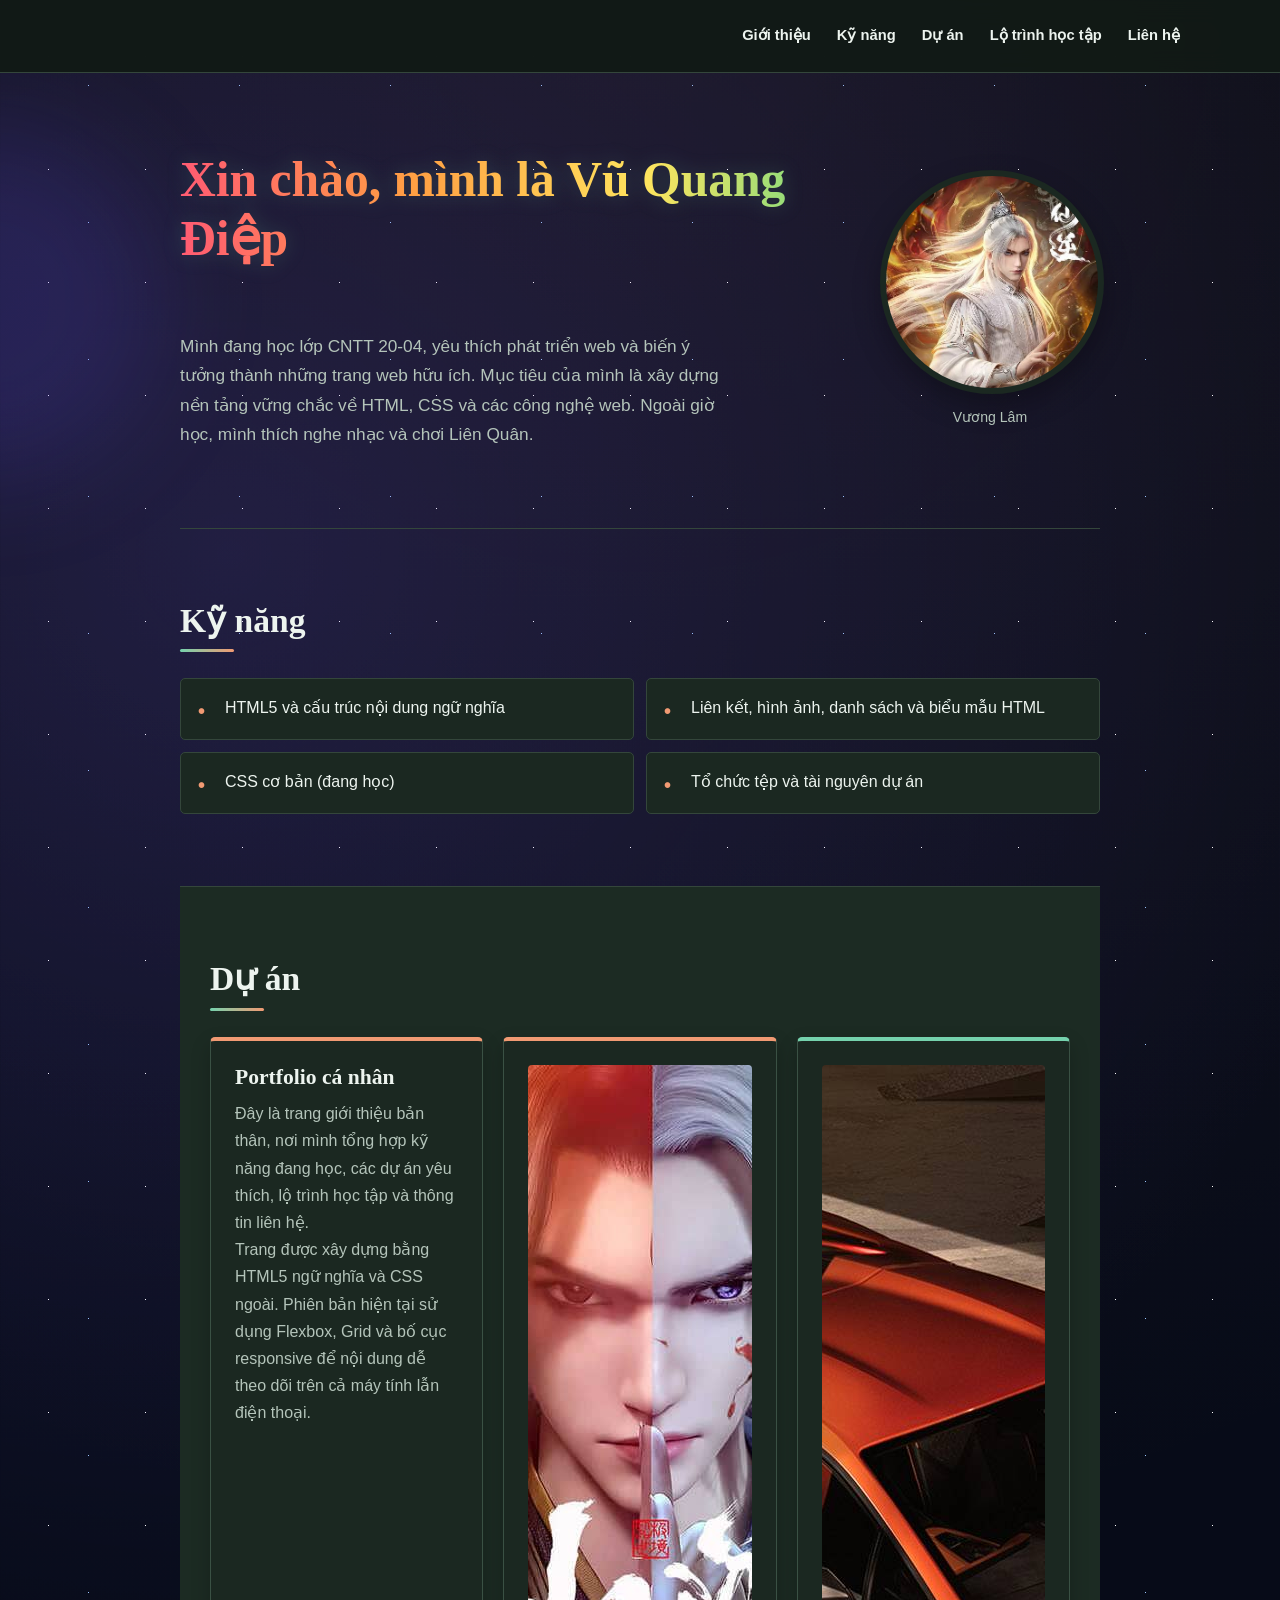
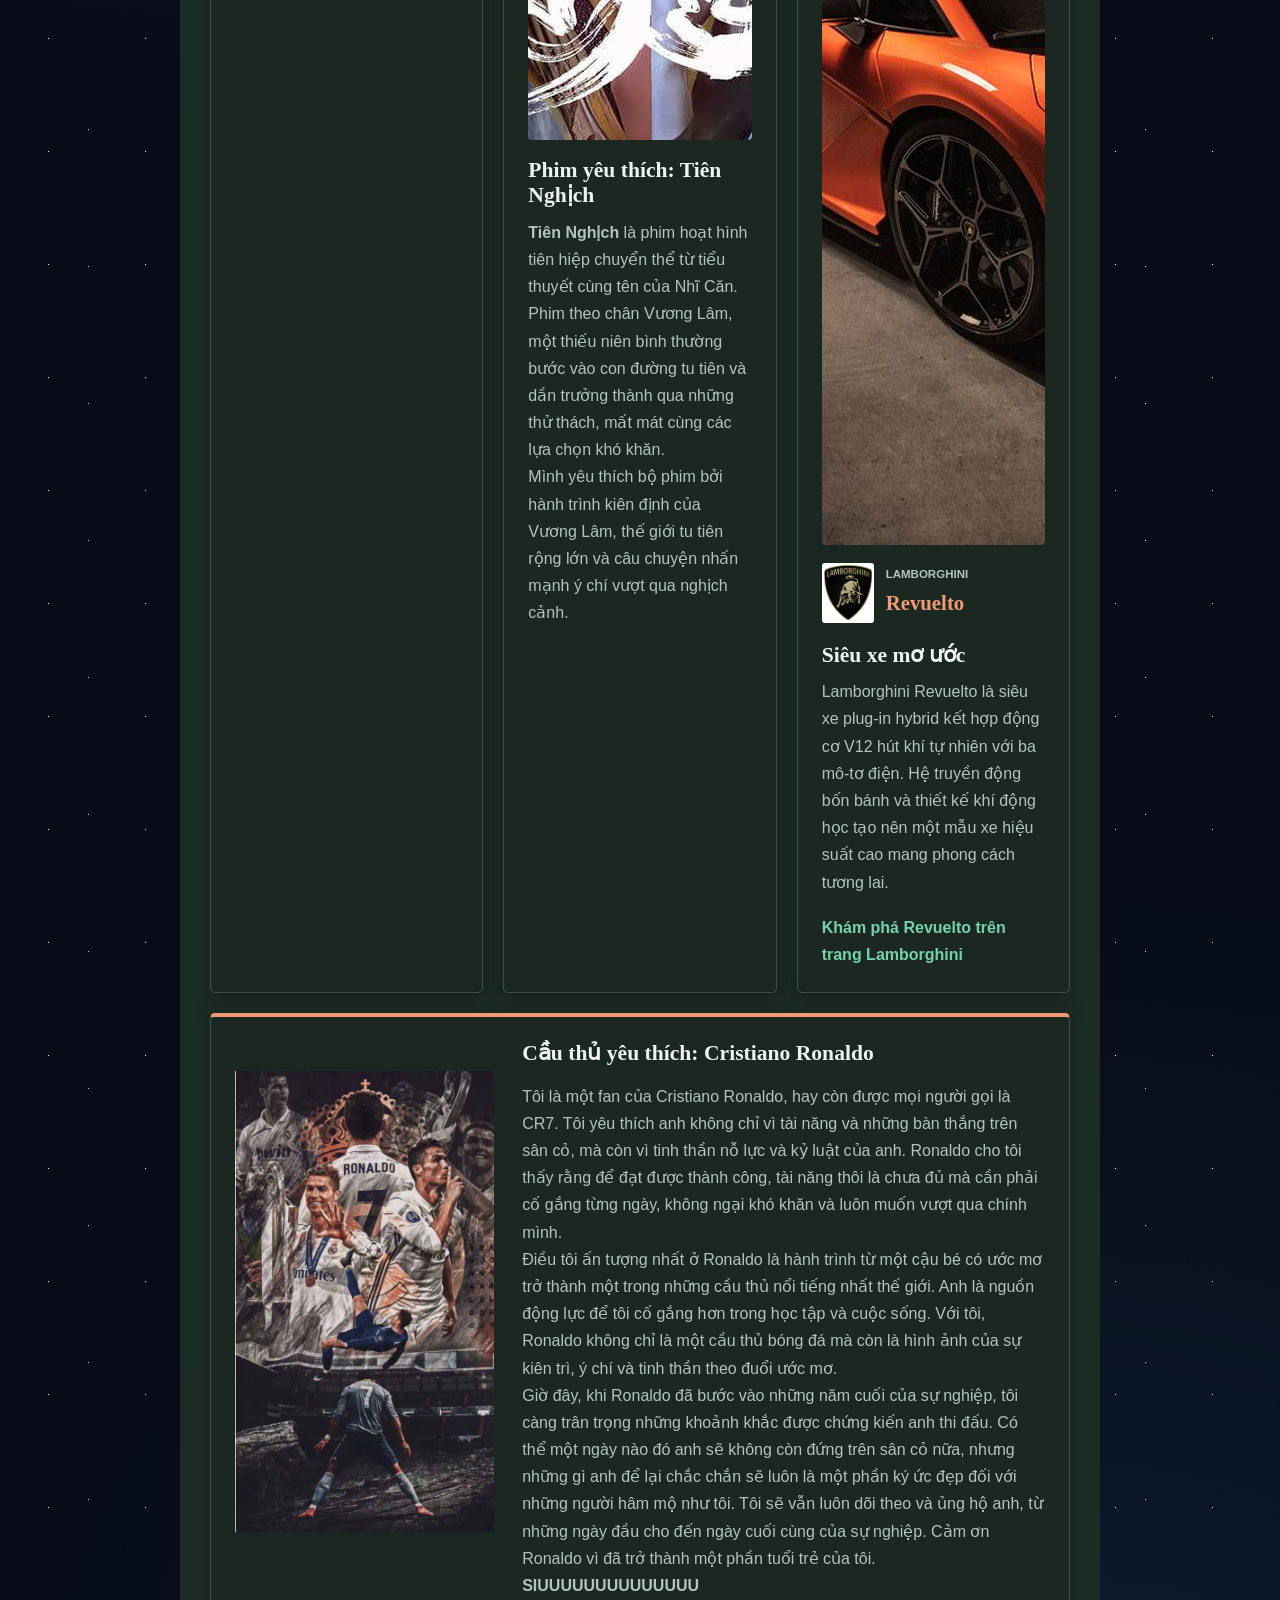
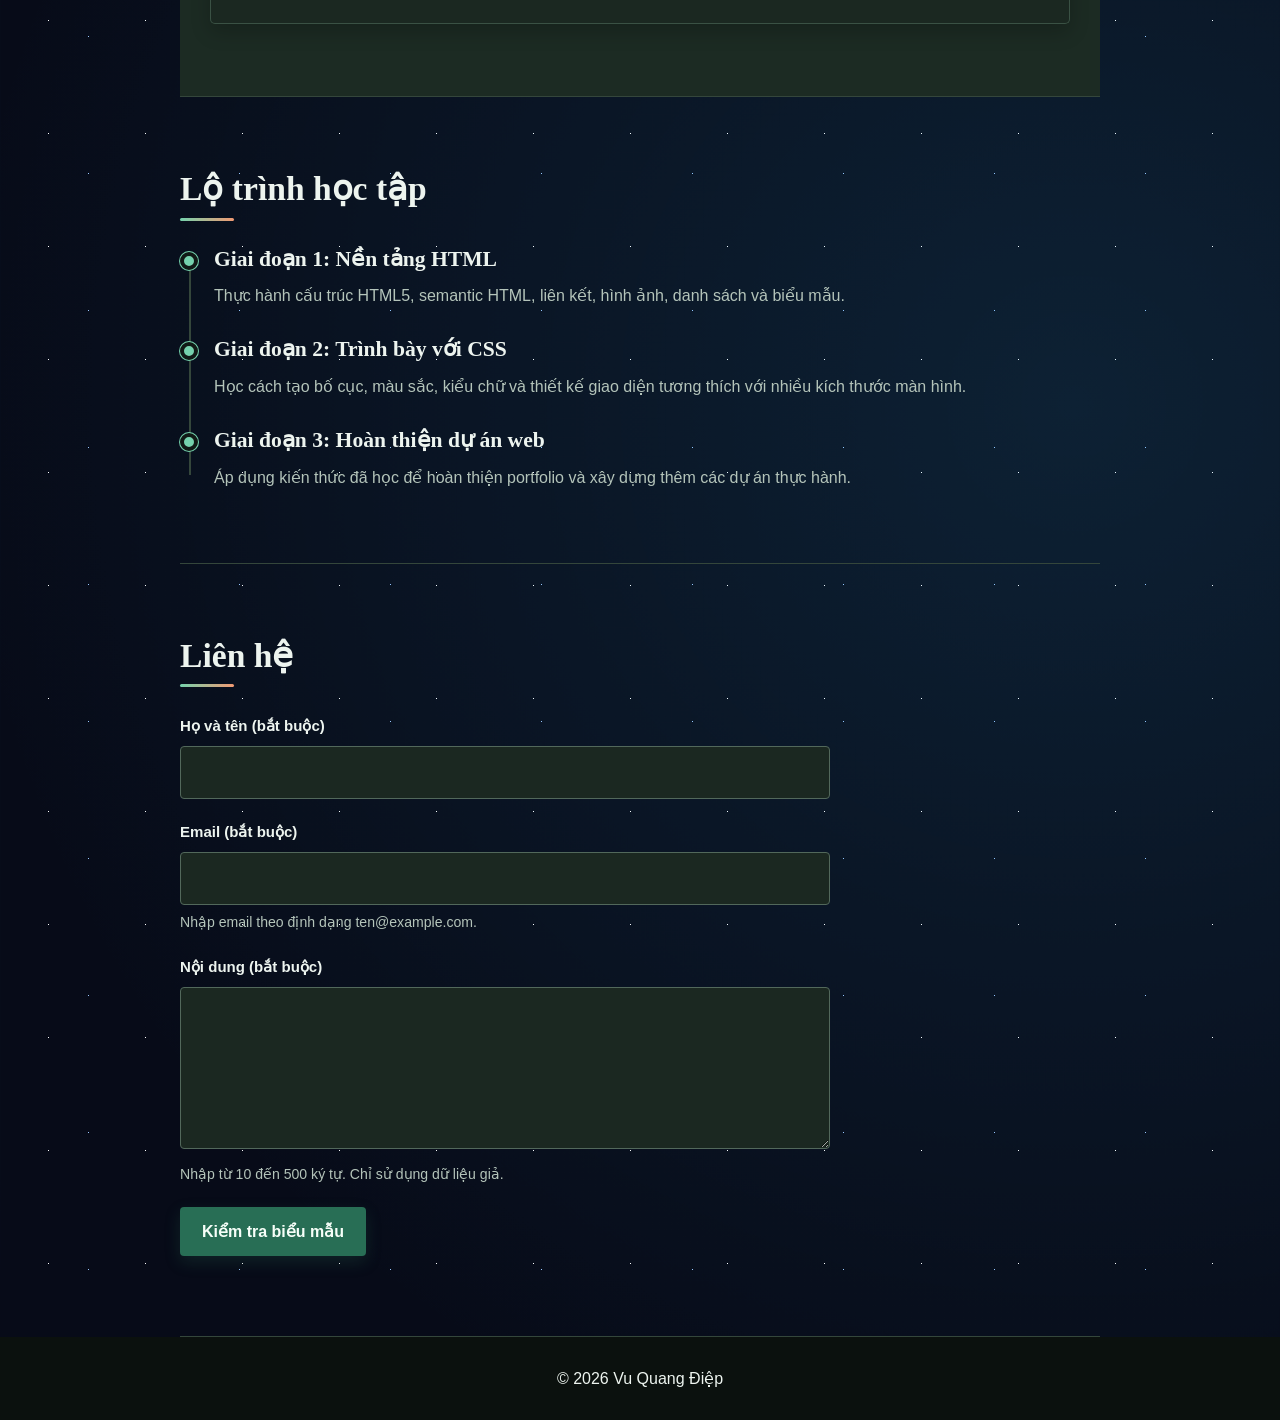
==== commit 39d43016: "Complete Portfolio v7 handover" ====
--- a/index.html
+++ b/index.html
@@ -5,7 +5,9 @@
 	<meta charset="UTF-8">
 	<meta name="viewport" content="width=device-width, initial-scale=1.0">
 	<title>Vũ Quang Điệp | Portfolio cá nhân</title>
-	<link rel="stylesheet" href="css/style.css?v=4">
+	<meta name="description" content="Portfolio cá nhân của Vũ Quang Điệp, sinh viên CNTT lớp 20-04.">
+	<meta name="theme-color" content="#070b18">
+	<link rel="stylesheet" href="css/style.css?v=5">
 	<style>
 		@media (max-width: 680px) {
 			.project-grid .ronaldo-project {
@@ -26,6 +28,7 @@
 </head>
 
 <body>
+	<a class="skip-link" href="#noi-dung-chinh">Bỏ qua đến nội dung chính</a>
 	<header>
 		<nav aria-label="Điều hướng chính">
 			<a href="#gioi-thieu">Giới thiệu</a>
@@ -36,7 +39,7 @@
 		</nav>
 	</header>
 
-	<main>
+	<main id="noi-dung-chinh">
 		<section id="gioi-thieu">
 			<h1>Xin chào, mình là Vũ Quang Điệp</h1>
 			<p>Mình đang học lớp CNTT 20-04, yêu thích phát triển web và biến ý tưởng thành những trang web hữu ích. Mục
@@ -71,7 +74,7 @@
 				</article>
 				<article class="card">
 					<img class="project-image" src="assets/Tiên Nghịch.png" alt="Poster phim hoạt hình Tiên Nghịch"
-						loading="lazy">
+						width="1200" height="675" loading="lazy" decoding="async">
 					<h3>Phim yêu thích: Tiên Nghịch</h3>
 					<p><strong>Tiên Nghịch</strong> là phim hoạt hình tiên hiệp chuyển thể từ tiểu thuyết cùng tên của
 						Nhĩ Căn. Phim theo chân Vương Lâm, một thiếu niên bình thường bước vào con đường tu tiên và dần
@@ -81,7 +84,7 @@
 				</article>
 				<article class="card car-project">
 					<img class="project-image" src="assets/revuelto.jpg" alt="Ảnh siêu xe Lamborghini Revuelto"
-						loading="lazy">
+						width="1920" height="1080" loading="lazy" decoding="async">
 					<div class="revuelto-wordmark" aria-label="Lamborghini Revuelto">
 						<img class="revuelto-logo" src="assets/Lamboghini-New-Logo-Vector.png" alt="Logo Lamborghini">
 						<span>
@@ -99,7 +102,8 @@
 				<article class="card ronaldo-project"
 					style="grid-template-columns:clamp(72px, 32%, 260px) minmax(0, 1fr);gap:clamp(8px, 2.5vw, 28px)">
 					<img class="ronaldo-photo" src="assets/Anh 7.jpg"
-						alt="Poster Cristiano Ronaldo trong các khoảnh khắc thi đấu" loading="lazy">
+						alt="Poster Cristiano Ronaldo trong các khoảnh khắc thi đấu" width="1152" height="2048"
+						loading="lazy" decoding="async">
 					<div class="ronaldo-copy">
 						<h3>Cầu thủ yêu thích: Cristiano Ronaldo</h3>
 						<p>Tôi là một fan của Cristiano Ronaldo, hay còn được mọi người gọi là CR7. Tôi yêu thích anh
--- a/css/style.css
+++ b/css/style.css
@@ -55,6 +55,25 @@
 	z-index: 1;
 }
 
+.skip-link {
+	position: fixed;
+	top: 10px;
+	left: 10px;
+	z-index: 10;
+	padding: 9px 14px;
+	border-radius: 4px;
+	background: var(--green);
+	color: #07130e;
+	font-weight: 700;
+	text-decoration: none;
+	transform: translateY(-160%);
+	transition: transform 160ms ease;
+}
+
+.skip-link:focus {
+	transform: translateY(0);
+}
+
 body::before {
 	top: 14%;
 	left: -12rem;
@@ -160,6 +179,7 @@
 }
 
 nav a:focus-visible,
+a:focus-visible,
 button:focus-visible,
 input:focus-visible,
 textarea:focus-visible,
@@ -327,7 +347,7 @@
 	position: absolute;
 	left: 17px;
 	color: var(--clay);
-	content: "•";
+	content: "\2022";
 	font-size: 1.25rem;
 	font-weight: 700;
 }
